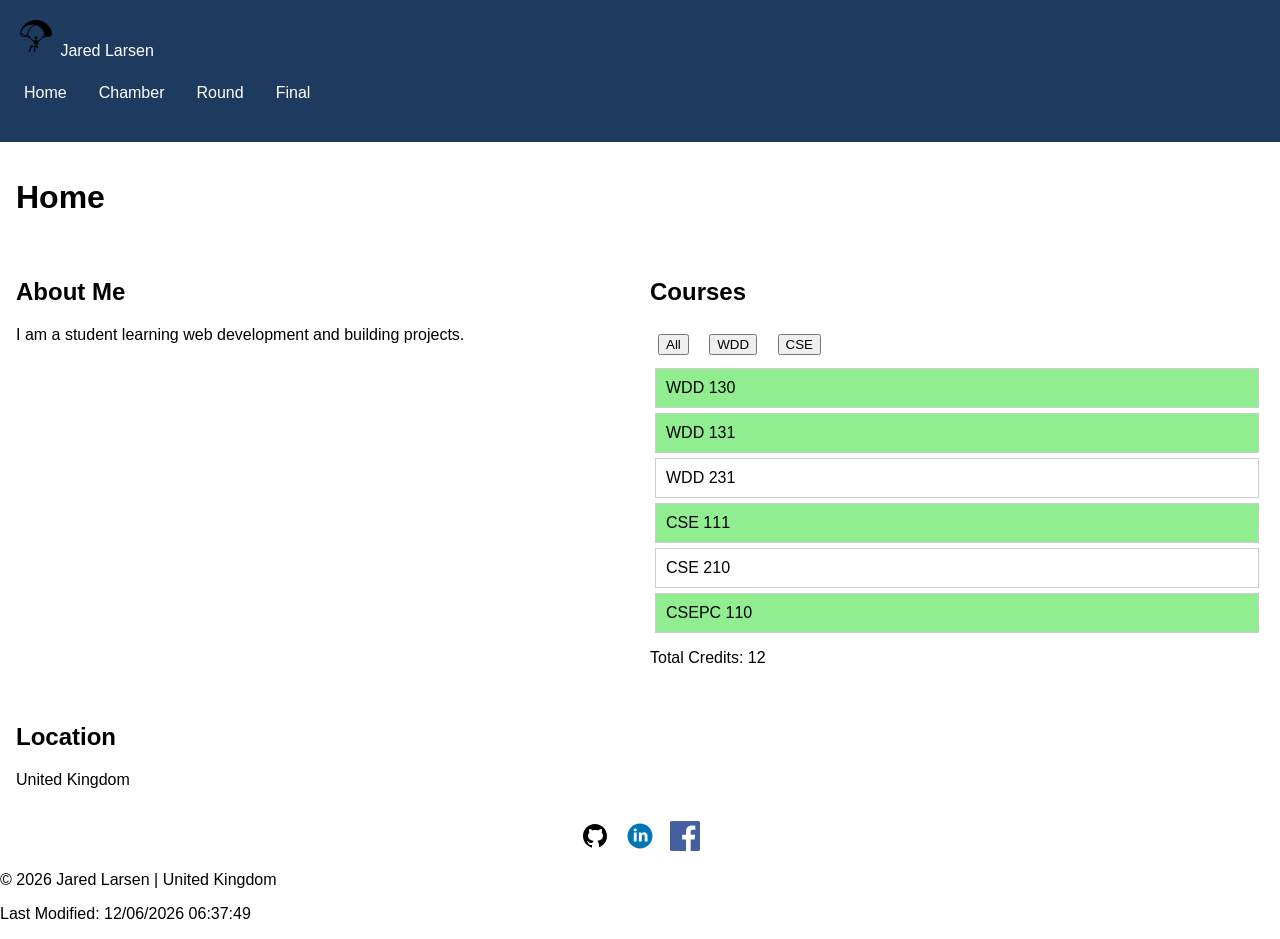
==== index.html @ 2f73a60f "asdf" ====
<!DOCTYPE html>
<html lang="en-US">
<head>
  <meta charset="UTF-8">
  <meta name="viewport" content="width=device-width, initial-scale=1.0">

  <title>WDD 231 Home - Jared Larsen</title>
  <meta name="description" content="WDD231 Home Page Represent what we will be doing in this class and how we will improve our skills">
  
  <meta name="author" content="Jared Larsen">

  <link rel="stylesheet" href="styles/small.css">
  <link rel="stylesheet" href="styles/larger.css">

  <script src="scripts/date.js" defer></script>
  <script src="scripts/navigation.js" defer></script>
  <script src="scripts/course.js" defer></script>
</head>

<body>

<header>
  <img src="images/parachute.png" alt="Logo" width="40">
  <span>Jared Larsen</span>

  <button id="menu">☰</button>

  <nav>
    <ul class="navigation">
      <li><a href="#">Home</a></li>
      <li><a href="#">Chamber</a></li>
      <li><a href="#">Round</a></li>
      <li><a href="#">Final</a></li>
    </ul>
  </nav>
</header>

<main>
  <h1>Home</h1>

  <section>
    <h2>About Me</h2>
    <p>I am a student learning web development and building projects.</p>
  </section>

  <section>
    <h2>Courses</h2>

    <div class="buttons">
      <button id="all">All</button>
      <button id="wdd">WDD</button>
      <button id="cse">CSE</button>
    </div>

    <div id="courses"></div>
    <p id="credits"></p>
  </section>

  <section>
    <h2>Location</h2>
    <p>United Kingdom</p>
  </section>
</main>

<footer>

  <div class="social">
    <a href="https://github.com/yourusername" target="_blank">
      <img src="images/github.svg" alt="GitHub icon">
    </a>

    <a href="https://linkedin.com" target="_blank">
      <img src="images/linkedin.svg" alt="LinkedIn icon">
    </a>

    <a href="https://facebook.com" target="_blank">
      <img src="images/facebook.svg" alt="Facebook icon">
    </a>
  </div>

  <p>
    &copy; <span id="currentyear"></span> Jared Larsen | United Kingdom
  </p>

  <p id="lastModified"></p>

</footer>

</body>
</html>
---- styles/small.css ----
body {
  font-family: sans-serif;
  margin: 0;
}

header {
  background: #1e3a5f;
  color: white;
  padding: 1rem;
}

#menu {
  font-size: 2rem;
  background: none;
  border: none;
  color: white;
}

.navigation {
  display: none;
  list-style: none;
  padding: 0;
}

.navigation.open {
  display: block;
}

.navigation a {
  display: block;
  padding: 0.5rem;
  color: white;
  text-decoration: none;
}

main {
  padding: 1rem;
}

.buttons button {
  margin: 0.5rem;
}

.course {
  border: 1px solid #ccc;
  padding: 10px;
  margin: 5px;
}

.completed {
  background: lightgreen;
}

.social {
  display: flex;
  justify-content: center;
  gap: 15px;
  margin-bottom: 10px;
}

.social img {
  width: 30px;
  height: 30px;
  transition: transform 0.3s;
}

.social img:hover {
  transform: scale(1.2);
}
---- styles/larger.css ----
@media (min-width: 768px) {

  #menu {
    display: none;
  }

  .navigation {
    display: flex;
    gap: 1rem;
  }

  main {
    display: grid;
    grid-template-columns: 1fr 1fr;
    gap: 20px;
  }

  main h1 {
    grid-column: 1 / -1;
  }
}
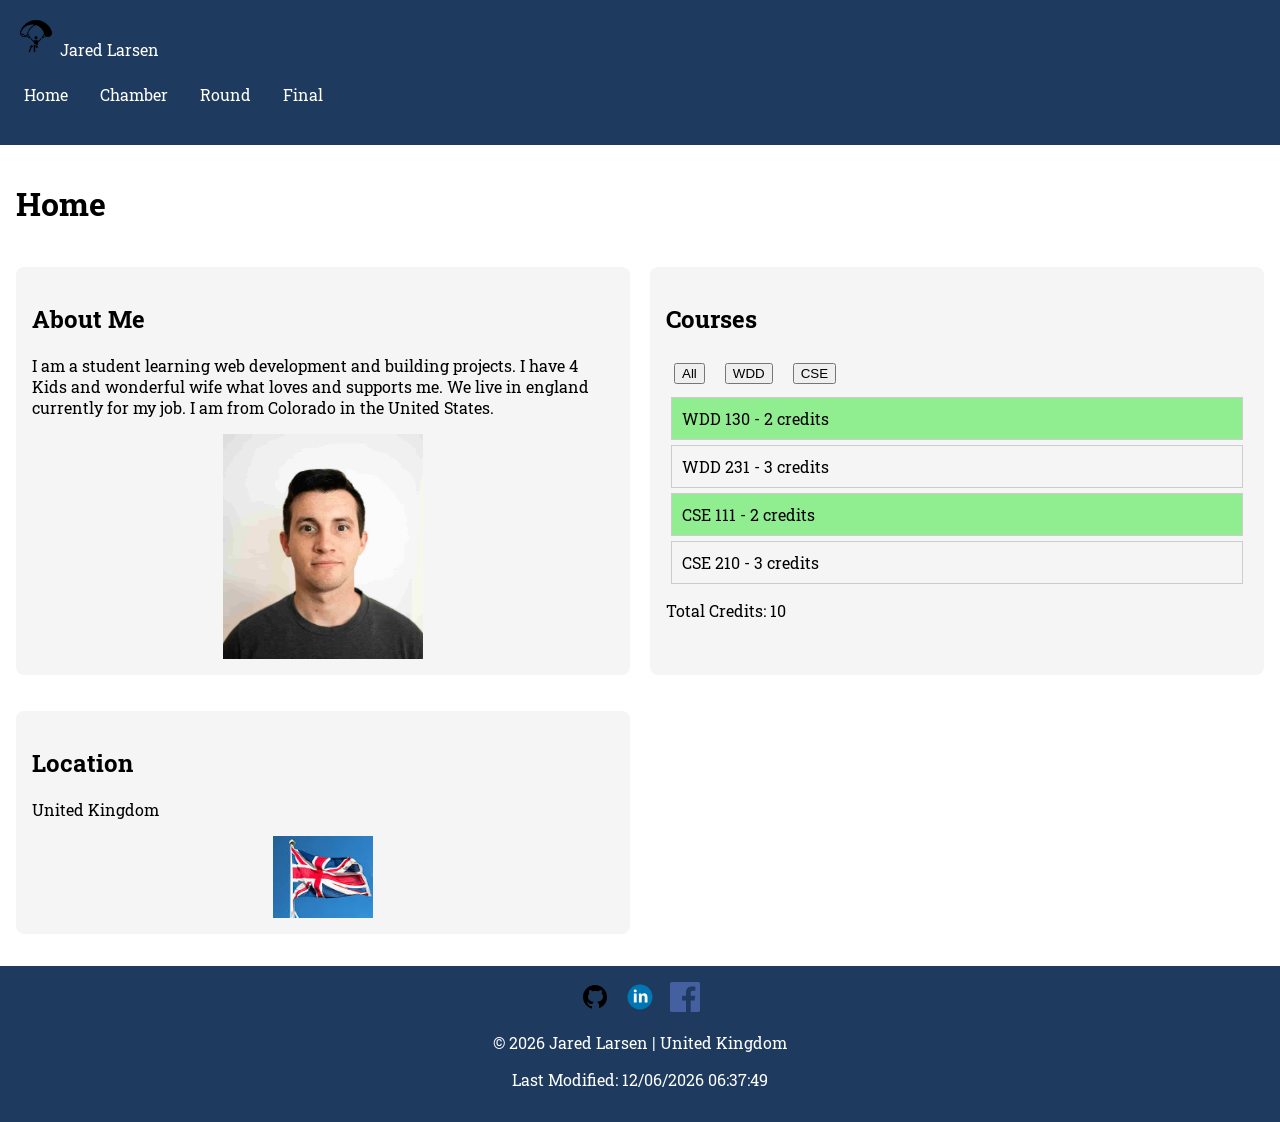
==== commit 92752e58: "changed a whole bunch" ====
--- a/index.html
+++ b/index.html
@@ -12,6 +12,10 @@
   <link rel="stylesheet" href="styles/small.css">
   <link rel="stylesheet" href="styles/larger.css">
 
+  <link rel="preconnect" href="https://fonts.googleapis.com">
+<link rel="preconnect" href="https://fonts.gstatic.com" crossorigin>
+<link href="https://fonts.googleapis.com/css2?family=Roboto+Slab:wght@100..900&display=swap" rel="stylesheet">
+
   <script src="scripts/date.js" defer></script>
   <script src="scripts/navigation.js" defer></script>
   <script src="scripts/course.js" defer></script>
@@ -20,10 +24,10 @@
 <body>
 
 <header>
-  <img src="images/parachute.png" alt="Logo" width="40">
+  <img src="images/parachute.png" alt="Personal Logo representing Jared Larsen" width="40">
   <span>Jared Larsen</span>
 
-  <button id="menu">☰</button>
+  <button id="menu" aria-label="Toggle navigation menu">☰</button>
 
   <nav>
     <ul class="navigation">
@@ -40,7 +44,8 @@
 
   <section>
     <h2>About Me</h2>
-    <p>I am a student learning web development and building projects.</p>
+    <p>I am a student learning web development and building projects. I have 4 Kids and wonderful wife what loves and supports me. We live in england currently for my job. I am from Colorado in the United States.</p>
+    <img src="images/profile.jpg" alt="Profile picture of Jared Larsen" width="200">
   </section>
 
   <section>
@@ -59,6 +64,7 @@
   <section>
     <h2>Location</h2>
     <p>United Kingdom</p>
+    <img src="images/download.jpg" alt="Map of the United Kingdom" width="100">
   </section>
 </main>
 
--- a/styles/small.css
+++ b/styles/small.css
@@ -66,4 +66,35 @@
 
 .social img:hover {
   transform: scale(1.2);
+}
+
+.roboto-slab-uniquifier {
+  font-family: "Roboto Slab", serif;
+  font-optical-sizing: auto;
+  font-style: normal;
+}
+
+section {
+  background: #f5f5f5;
+  padding: 1rem;
+  margin-bottom: 1rem;
+  border-radius: 8px;
+  display: block;
+}
+
+section  img {
+    display: block;
+    margin: 0 auto;
+  }
+
+
+body {
+  font-family: "Roboto Slab", serif;
+}
+
+footer {
+  background: #1e3a5f;
+  color: white;
+  text-align: center;
+  padding: 1rem;
 }
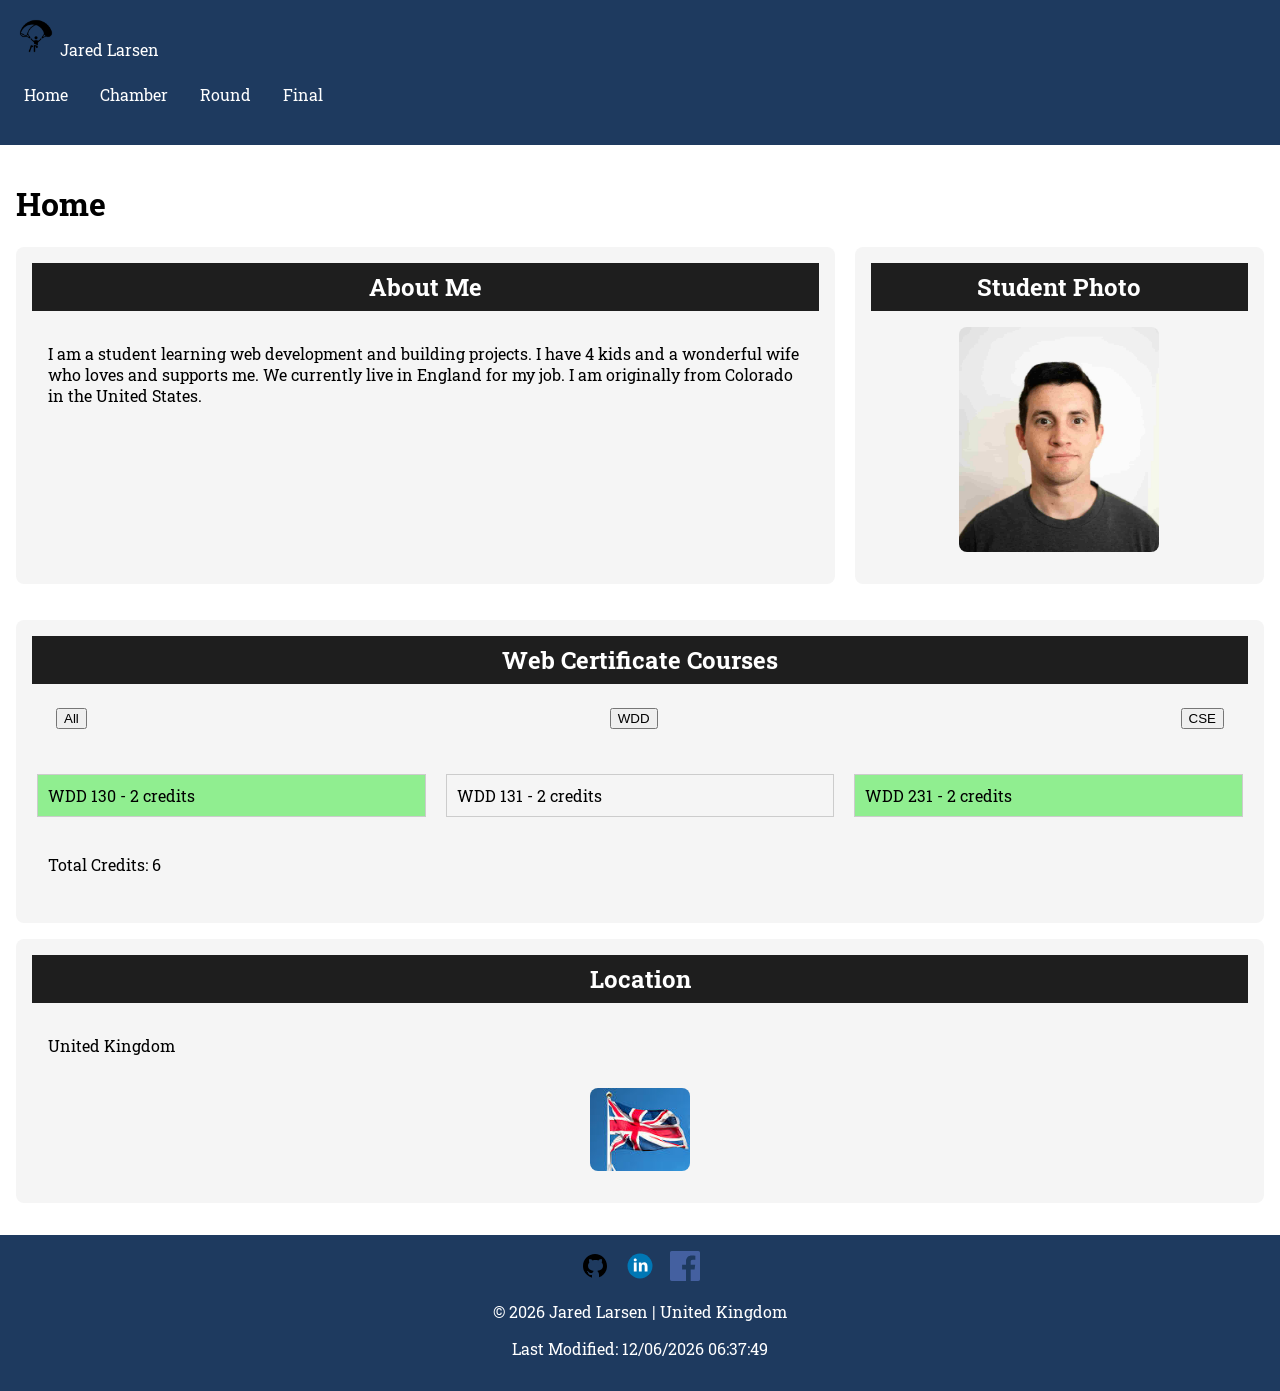
==== commit 147c4627: "changed placement of picture" ====
--- a/index.html
+++ b/index.html
@@ -42,14 +42,34 @@
 <main>
   <h1>Home</h1>
 
-  <section>
-    <h2>About Me</h2>
-    <p>I am a student learning web development and building projects. I have 4 Kids and wonderful wife what loves and supports me. We live in england currently for my job. I am from Colorado in the United States.</p>
-    <img src="images/profile.jpg" alt="Profile picture of Jared Larsen" width="200">
-  </section>
+  <div class="top-grid">
 
-  <section>
-    <h2>Courses</h2>
+    <section class="card">
+      <h2>About Me</h2>
+
+      <p>
+        I am a student learning web development and building projects.
+        I have 4 kids and a wonderful wife who loves and supports me.
+        We currently live in England for my job. I am originally from
+        Colorado in the United States.
+      </p>
+    </section>
+
+    <section class="card">
+      <h2>Student Photo</h2>
+
+      <img
+        src="images/profile.jpg"
+        alt="Profile picture of Jared Larsen"
+        width="200"
+        loading="lazy"
+      >
+    </section>
+
+  </div>
+
+  <section class="card">
+    <h2>Web Certificate Courses</h2>
 
     <div class="buttons">
       <button id="all">All</button>
@@ -58,13 +78,21 @@
     </div>
 
     <div id="courses"></div>
+
     <p id="credits"></p>
   </section>
 
-  <section>
+  <section class="card">
     <h2>Location</h2>
+
     <p>United Kingdom</p>
-    <img src="images/download.jpg" alt="Map of the United Kingdom" width="100">
+
+    <img
+      src="images/download.jpg"
+      alt="Map of the United Kingdom"
+      width="100"
+      loading="lazy"
+    >
   </section>
 </main>
 
--- a/styles/small.css
+++ b/styles/small.css
@@ -1,9 +1,10 @@
 body {
-  font-family: sans-serif;
+  font-family: "Roboto Slab", serif;
   margin: 0;
 }
 
-header {
+header,
+footer {
   background: #1e3a5f;
   color: white;
   padding: 1rem;
@@ -68,33 +69,50 @@
   transform: scale(1.2);
 }
 
-.roboto-slab-uniquifier {
-  font-family: "Roboto Slab", serif;
-  font-optical-sizing: auto;
-  font-style: normal;
-}
-
 section {
   background: #f5f5f5;
   padding: 1rem;
   margin-bottom: 1rem;
   border-radius: 8px;
-  display: block;
 }
 
-section  img {
-    display: block;
-    margin: 0 auto;
-  }
+section img {
+  display: block;
+  margin: 0 auto;
+}
 
+.card {
+  background: #f5f5f5;
+  border-radius: 8px;
+  margin-bottom: 1rem;
+  overflow: hidden;
+}
 
-body {
-  font-family: "Roboto Slab", serif;
+.card h2 {
+  background: #1e1e1e;
+  color: white;
+  padding: 0.5rem;
+  margin: 0;
+  text-align: center;
+}
+
+.card p {
+  padding: 1rem;
+}
+
+.card img {
+  display: block;
+  margin: 1rem auto;
+  border-radius: 8px;
+}
+
+.buttons {
+  display: flex;
+  justify-content: space-between;
+  gap: 10px;
+  padding: 1rem;
 }
 
 footer {
-  background: #1e3a5f;
-  color: white;
   text-align: center;
-  padding: 1rem;
 }
--- a/styles/larger.css
+++ b/styles/larger.css
@@ -9,13 +9,27 @@
     gap: 1rem;
   }
 
-  main {
+  .top-grid {
     display: grid;
-    grid-template-columns: 1fr 1fr;
+    grid-template-columns: 2fr 1fr;
     gap: 20px;
+    margin-bottom: 20px;
   }
 
-  main h1 {
-    grid-column: 1 / -1;
+  .buttons {
+    display: flex;
+    justify-content: space-between;
+    gap: 10px;
+  }
+
+  #courses {
+    display: grid;
+    grid-template-columns: repeat(3, 1fr);
+    gap: 10px;
+    margin-top: 1rem;
+  }
+
+  footer {
+    text-align: center;
   }
 }
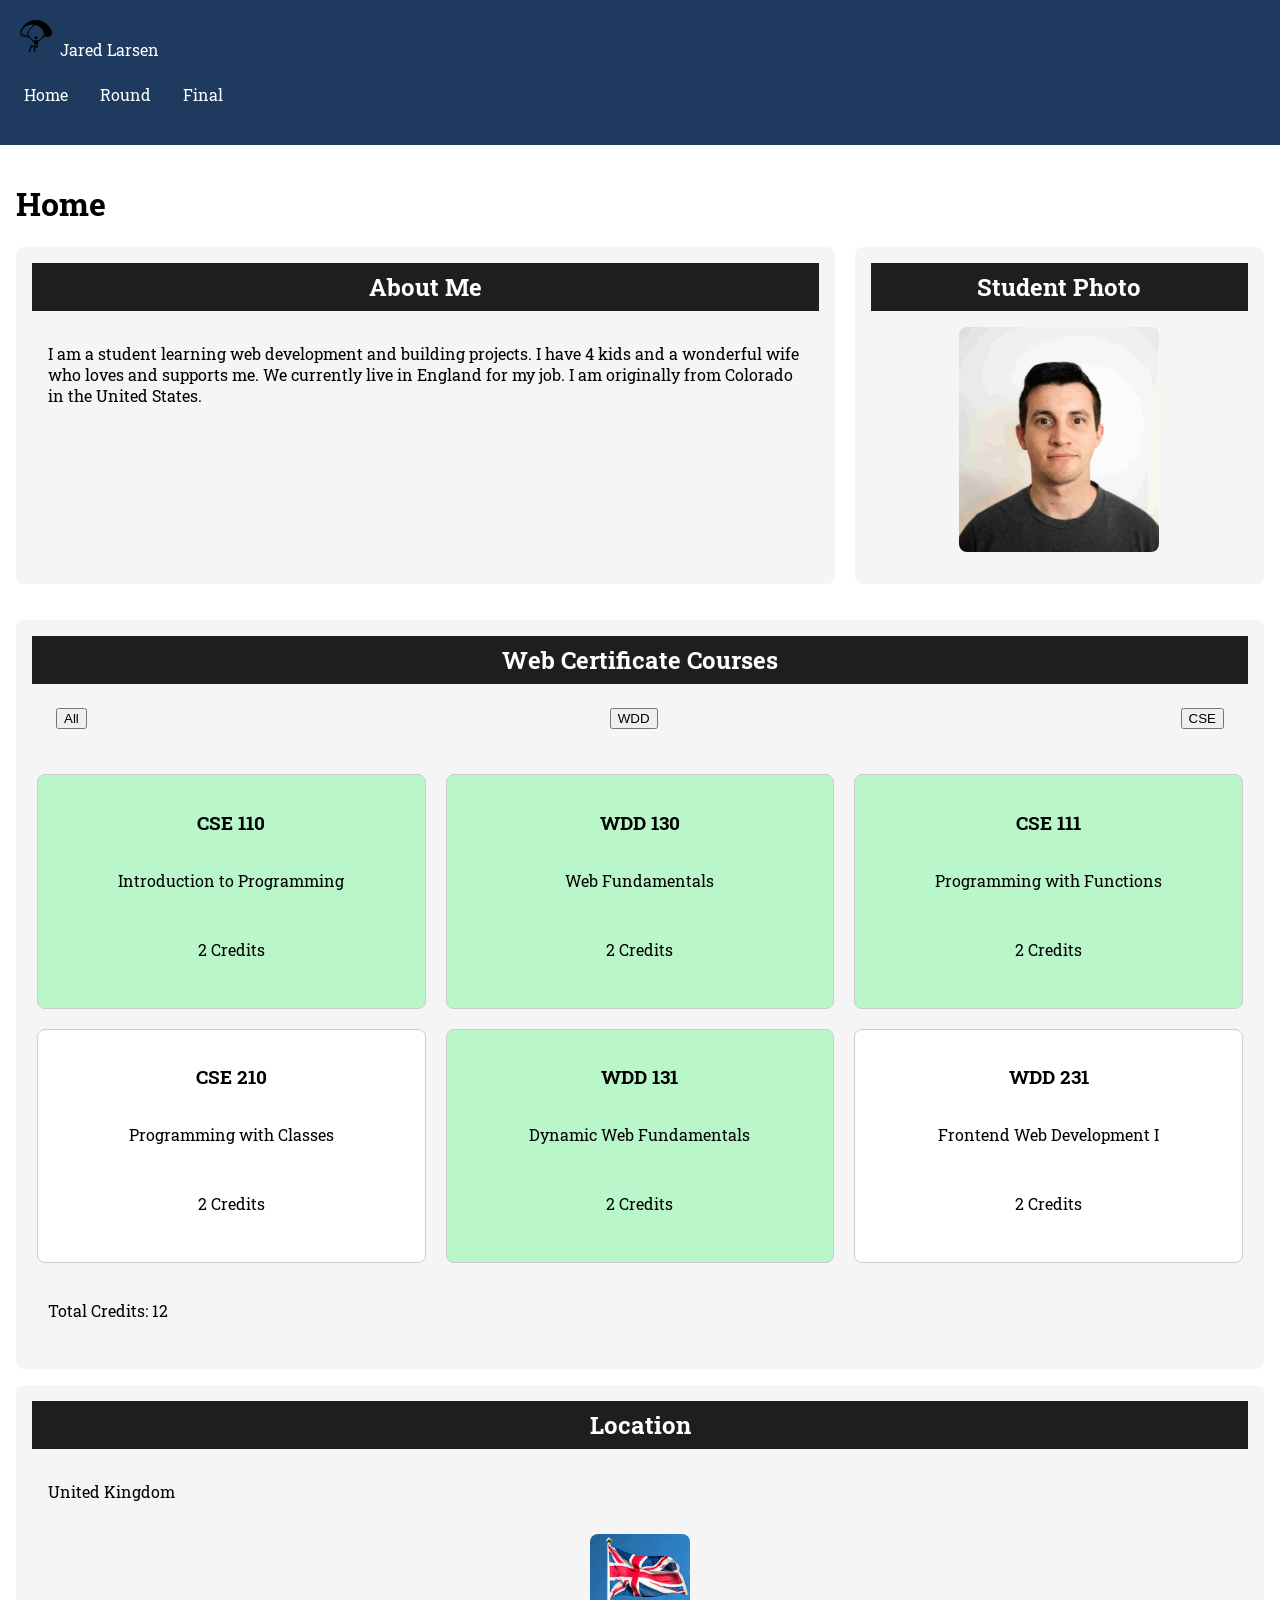
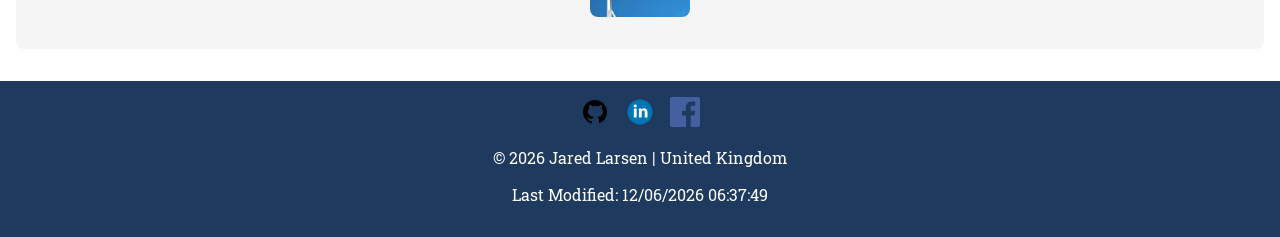
==== commit 34f52474: "asdf" ====
--- a/index.html
+++ b/index.html
@@ -32,7 +32,6 @@
   <nav>
     <ul class="navigation">
       <li><a href="#">Home</a></li>
-      <li><a href="#">Chamber</a></li>
       <li><a href="#">Round</a></li>
       <li><a href="#">Final</a></li>
     </ul>
--- a/styles/small.css
+++ b/styles/small.css
@@ -115,4 +115,16 @@
 
 footer {
   text-align: center;
+}
+
+.course {
+  border: 1px solid #ccc;
+  padding: 1rem;
+  border-radius: 8px;
+  background: white;
+  text-align: center;
+}
+
+.completed {
+  background: #b9f6ca;
 }
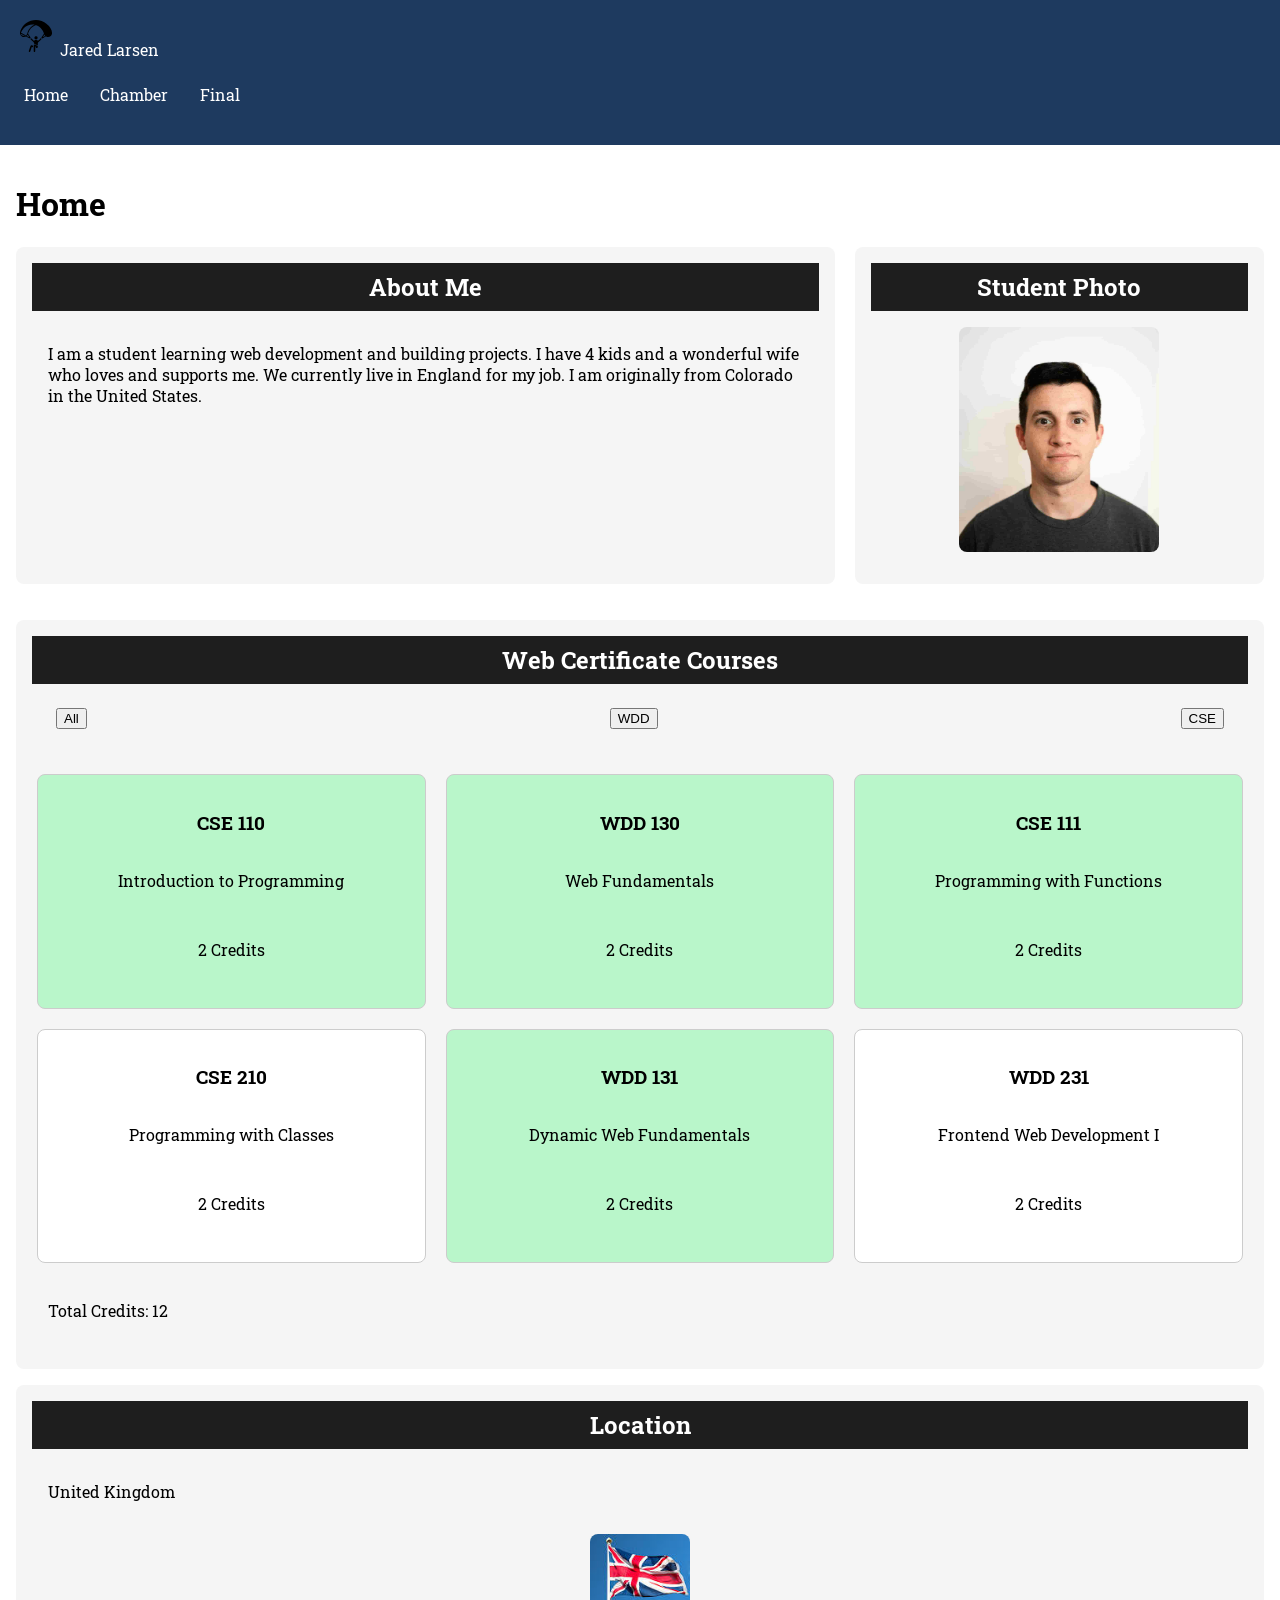
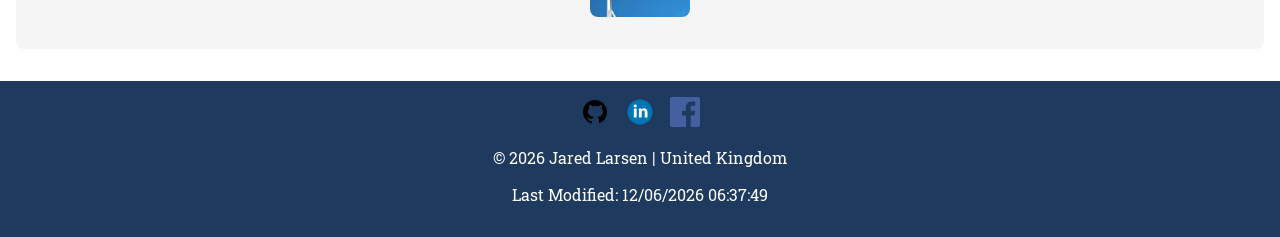
==== commit e02b1d76: "here is my work" ====
--- a/index.html
+++ b/index.html
@@ -24,16 +24,16 @@
 <body>
 
 <header>
-  <img src="images/parachute.png" alt="Personal Logo representing Jared Larsen" width="40">
+  <img src="images/parachute.svg" alt="Personal Logo representing Jared Larsen" width="40">
   <span>Jared Larsen</span>
 
   <button id="menu" aria-label="Toggle navigation menu">☰</button>
 
   <nav>
     <ul class="navigation">
-      <li><a href="#">Home</a></li>
-      <li><a href="#">Round</a></li>
-      <li><a href="#">Final</a></li>
+      <li><a href="index.html">Home</a></li>
+      <li><a href="chamber/index.html">Chamber</a></li>
+      <li><a href="final/index.html">Final</a></li>
     </ul>
   </nav>
 </header>
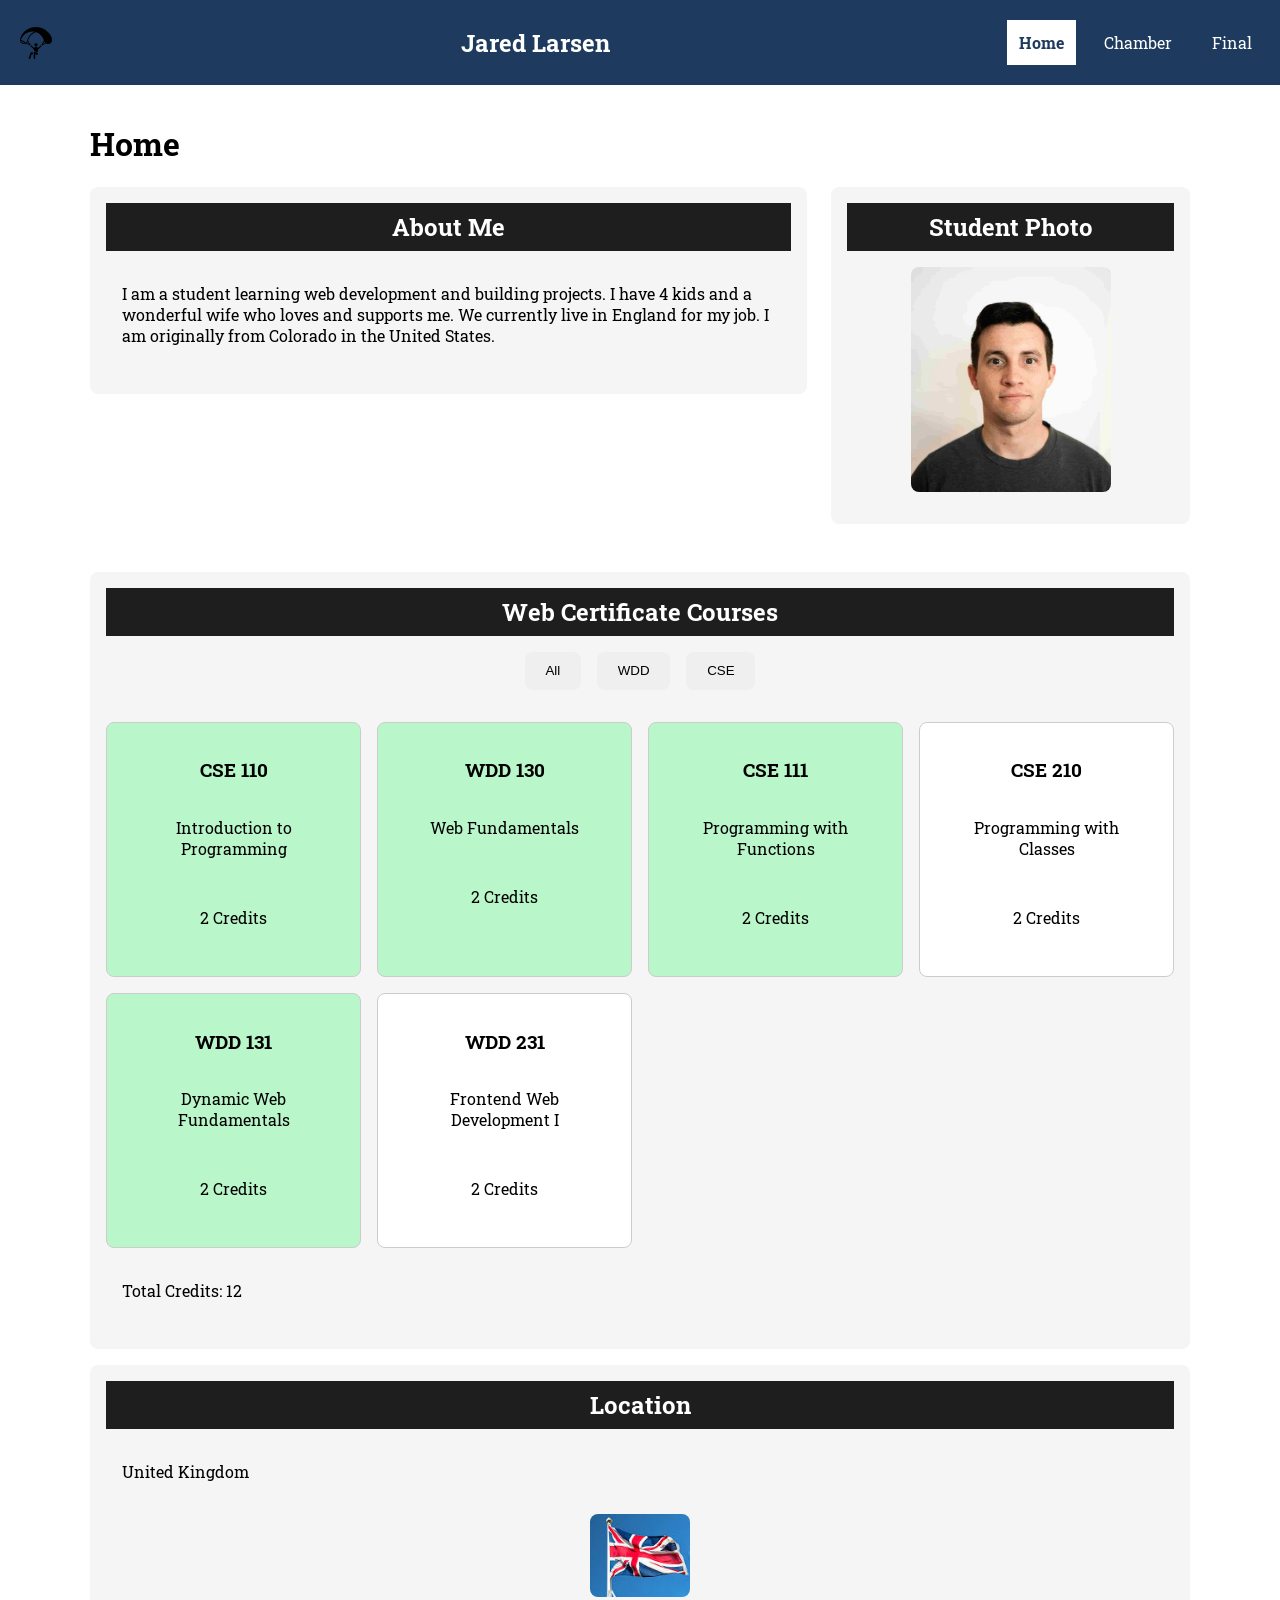
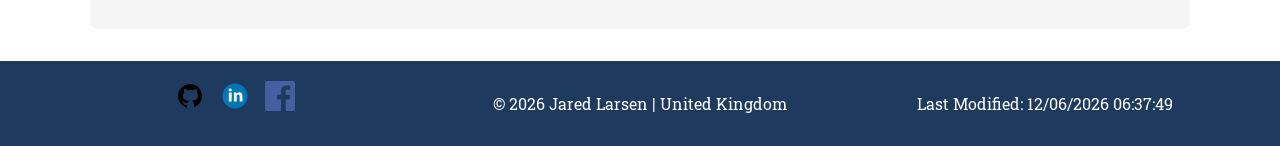
==== commit 5957c30e: "asdf" ====
--- a/index.html
+++ b/index.html
@@ -31,7 +31,7 @@
 
   <nav>
     <ul class="navigation">
-      <li><a href="index.html">Home</a></li>
+      <li><a href="index.html" class="active">Home</a></li>
       <li><a href="chamber/index.html">Chamber</a></li>
       <li><a href="final/index.html">Final</a></li>
     </ul>
--- a/styles/small.css
+++ b/styles/small.css
@@ -1,130 +1,166 @@
 body {
-  font-family: "Roboto Slab", serif;
-  margin: 0;
+    font-family: "Roboto Slab", serif;
+    margin: 0;
 }
 
 header,
 footer {
-  background: #1e3a5f;
-  color: white;
-  padding: 1rem;
+    background: #1e3a5f;
+    color: white;
+    padding: 1rem;
 }
 
 #menu {
-  font-size: 2rem;
-  background: none;
-  border: none;
-  color: white;
+    font-size: 2rem;
+    background: none;
+    border: none;
+    color: white;
+    cursor: pointer;
 }
 
 .navigation {
-  display: none;
-  list-style: none;
-  padding: 0;
+    display: none;
+    list-style: none;
+    padding: 0;
+    margin: 0;
 }
 
 .navigation.open {
-  display: block;
+    display: block;
+}
+
+.navigation li {
+    margin: .25rem 0;
 }
 
 .navigation a {
-  display: block;
-  padding: 0.5rem;
-  color: white;
-  text-decoration: none;
+    display: block;
+    padding: .75rem;
+    color: white;
+    text-decoration: none;
+    transition: background .3s ease;
+}
+
+.navigation a:hover {
+    background: #365b87;
+}
+
+.navigation a.active {
+    background: white;
+    color: #1e3a5f;
+    font-weight: bold;
 }
 
 main {
-  padding: 1rem;
+    max-width: 1100px;
+    margin: auto;
+    padding: 1rem;
+}
+
+section {
+    background: #f5f5f5;
+    padding: 1rem;
+    margin-bottom: 1rem;
+    border-radius: 8px;
+}
+
+section img {
+    display: block;
+    margin: 0 auto;
+}
+
+.card {
+    background: #f5f5f5;
+    border-radius: 8px;
+    margin-bottom: 1rem;
+    overflow: hidden;
+}
+
+.card h2 {
+    background: #1e1e1e;
+    color: white;
+    padding: .5rem;
+    margin: 0;
+    text-align: center;
+}
+
+.card p {
+    padding: 1rem;
+}
+
+.card img {
+    display: block;
+    margin: 1rem auto;
+    border-radius: 8px;
+}
+
+.buttons {
+    display: flex;
+    justify-content: center;
+    flex-wrap: wrap;
+    gap: 10px;
+    padding: 1rem;
 }
 
 .buttons button {
-  margin: 0.5rem;
+    padding: .7rem 1.3rem;
+    border: none;
+    border-radius: 8px;
+    cursor: pointer;
+    transition: background .3s ease, color .3s ease;
+}
+
+.buttons button:hover {
+    background: #1e3a5f;
+    color: white;
 }
 
 .course {
-  border: 1px solid #ccc;
-  padding: 10px;
-  margin: 5px;
+    border: 1px solid #ccc;
+    padding: 1rem;
+    margin: .5rem 0;
+    border-radius: 8px;
+    background: white;
+    text-align: center;
 }
 
 .completed {
-  background: lightgreen;
+    background: #b9f6ca;
 }
 
 .social {
-  display: flex;
-  justify-content: center;
-  gap: 15px;
-  margin-bottom: 10px;
+    display: flex;
+    justify-content: center;
+    gap: 15px;
+    margin-bottom: 10px;
 }
 
 .social img {
-  width: 30px;
-  height: 30px;
-  transition: transform 0.3s;
+    width: 30px;
+    height: 30px;
+    transition: transform .3s ease;
 }
 
 .social img:hover {
-  transform: scale(1.2);
-}
-
-section {
-  background: #f5f5f5;
-  padding: 1rem;
-  margin-bottom: 1rem;
-  border-radius: 8px;
-}
-
-section img {
-  display: block;
-  margin: 0 auto;
-}
-
-.card {
-  background: #f5f5f5;
-  border-radius: 8px;
-  margin-bottom: 1rem;
-  overflow: hidden;
-}
-
-.card h2 {
-  background: #1e1e1e;
-  color: white;
-  padding: 0.5rem;
-  margin: 0;
-  text-align: center;
-}
-
-.card p {
-  padding: 1rem;
-}
-
-.card img {
-  display: block;
-  margin: 1rem auto;
-  border-radius: 8px;
-}
-
-.buttons {
-  display: flex;
-  justify-content: space-between;
-  gap: 10px;
-  padding: 1rem;
+    transform: scale(1.2);
 }
 
 footer {
-  text-align: center;
+    text-align: center;
 }
 
-.course {
-  border: 1px solid #ccc;
-  padding: 1rem;
-  border-radius: 8px;
-  background: white;
-  text-align: center;
+header {
+    display: flex;
+    justify-content: space-between;
+    align-items: center;
+    flex-wrap: wrap;
 }
 
-.completed {
-  background: #b9f6ca;
+header span {
+    font-size: 1.5rem;
+    font-weight: bold;
+}
+
+header img {
+    margin-right: .5rem;
 }
--- a/styles/larger.css
+++ b/styles/larger.css
@@ -1,35 +1,56 @@
 @media (min-width: 768px) {
 
-  #menu {
-    display: none;
-  }
+    #menu {
+        display: none;
+    }
 
-  .navigation {
-    display: flex;
-    gap: 1rem;
-  }
+    .navigation {
+        display: flex;
+        justify-content: flex-end;
+        align-items: center;
+        gap: 1rem;
+    }
 
-  .top-grid {
-    display: grid;
-    grid-template-columns: 2fr 1fr;
-    gap: 20px;
-    margin-bottom: 20px;
-  }
+    .navigation li {
+        list-style: none;
+    }
 
-  .buttons {
-    display: flex;
-    justify-content: space-between;
-    gap: 10px;
-  }
+    .top-grid {
+        display: grid;
+        grid-template-columns: 2fr 1fr;
+        gap: 1.5rem;
+        margin-bottom: 2rem;
+        align-items: start;
+    }
 
-  #courses {
-    display: grid;
-    grid-template-columns: repeat(3, 1fr);
-    gap: 10px;
-    margin-top: 1rem;
-  }
+    .buttons {
+        display: flex;
+        justify-content: center;
+        flex-wrap: wrap;
+        gap: 1rem;
+        margin-bottom: 1rem;
+    }
 
-  footer {
-    text-align: center;
-  }
+    #courses {
+        display: grid;
+        grid-template-columns: repeat(auto-fit, minmax(220px, 1fr));
+        gap: 1rem;
+        margin-top: 1rem;
+    }
+
+    .course {
+        margin: 0;
+    }
+
+    footer {
+        display: flex;
+        justify-content: space-between;
+        align-items: center;
+        text-align: center;
+        padding: 1rem 2rem;
+    }
+
+    footer > * {
+        flex: 1;
+    }
 }
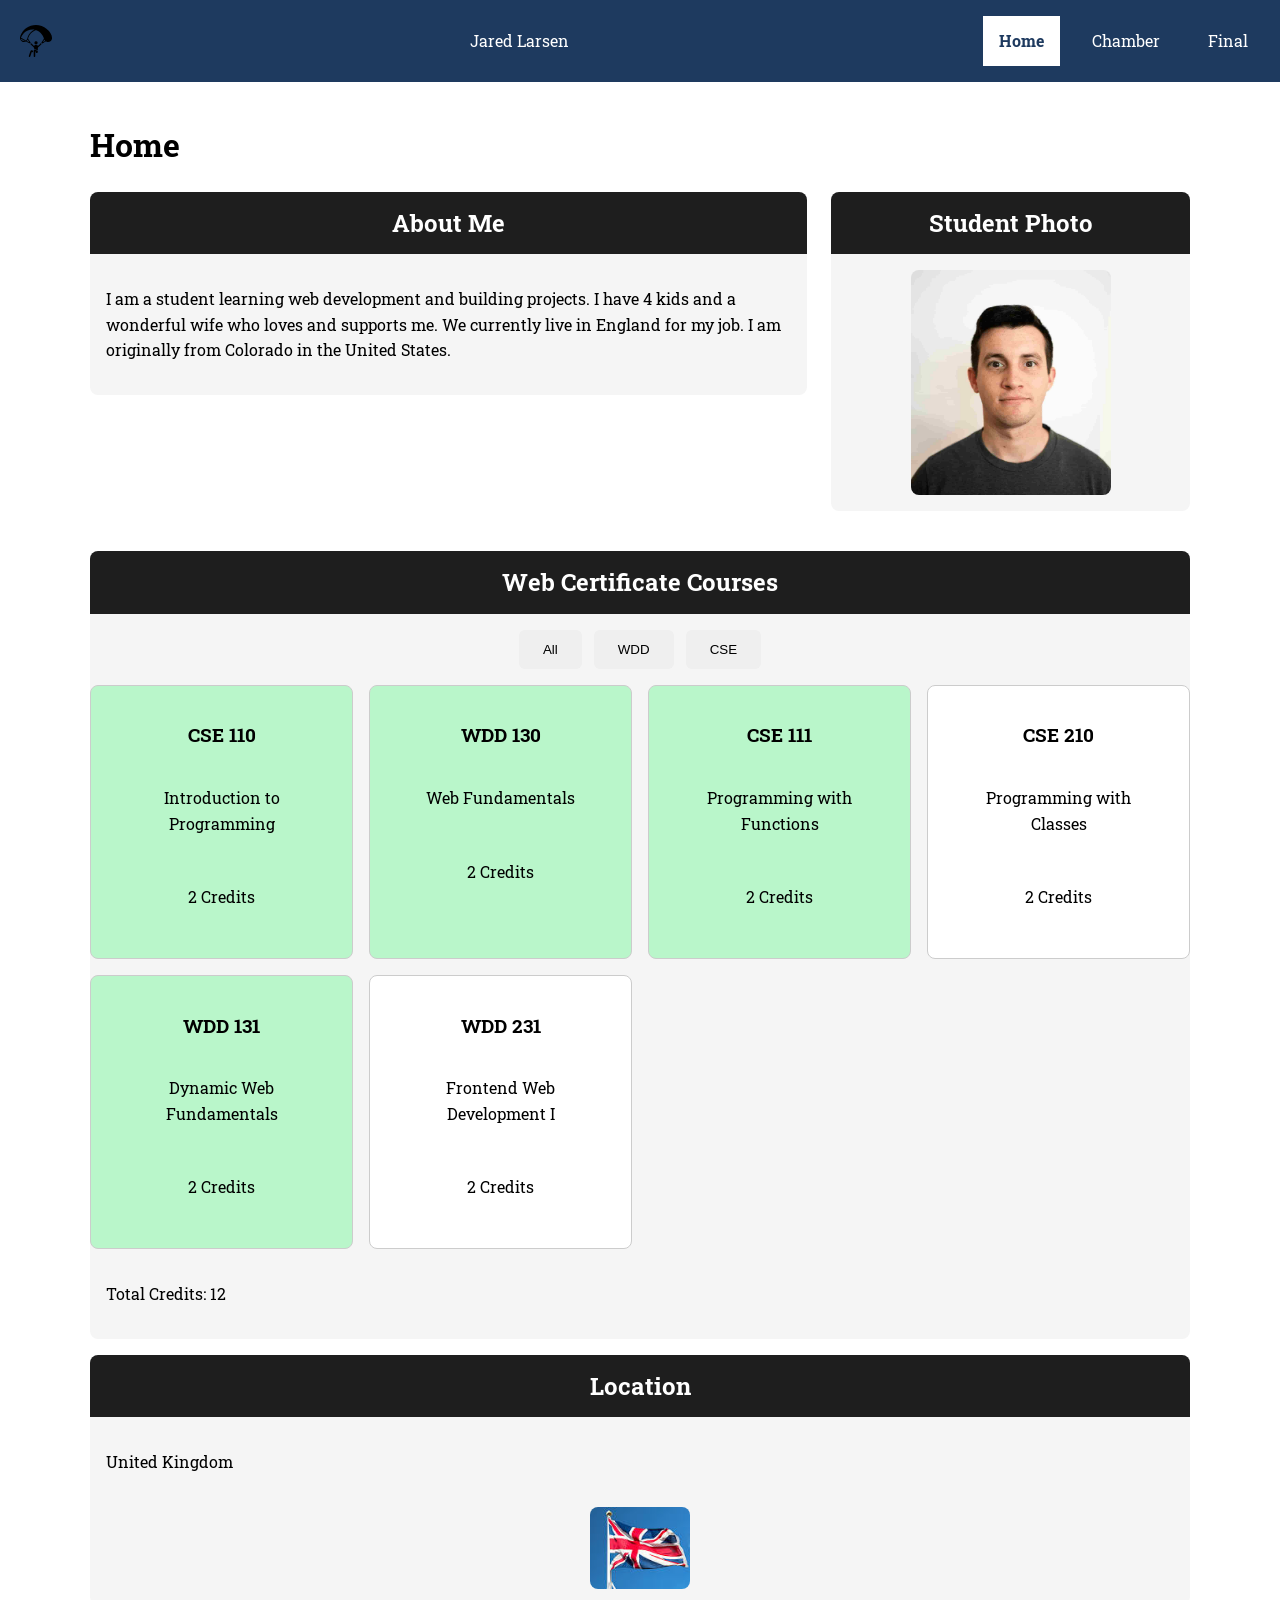
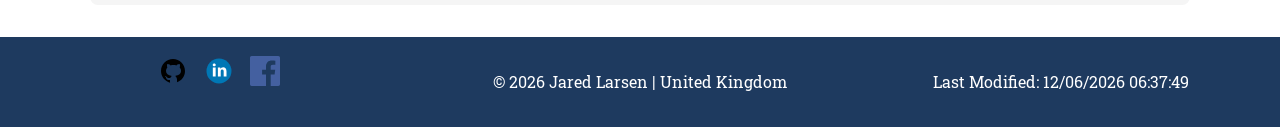
==== commit a2159c62: "asdf" ====
--- a/index.html
+++ b/index.html
@@ -19,6 +19,9 @@
   <script src="scripts/date.js" defer></script>
   <script src="scripts/navigation.js" defer></script>
   <script src="scripts/course.js" defer></script>
+  
+<link rel="icon" type="image/x-icon" href="images/favicon.ico">
+
 </head>
 
 <body>
--- a/styles/small.css
+++ b/styles/small.css
@@ -1,13 +1,32 @@
 body {
+    margin: 0;
     font-family: "Roboto Slab", serif;
-    margin: 0;
+    line-height: 1.6;
 }
 
 header,
 footer {
-    background: #1e3a5f;
+    background-color: #1e3a5f;
     color: white;
     padding: 1rem;
+}
+
+header {
+    display: flex;
+    justify-content: space-between;
+    align-items: center;
+    flex-wrap: wrap;
+}
+
+.logo {
+    display: flex;
+    align-items: center;
+    gap: .75rem;
+}
+
+.logo span {
+    font-size: 1.5rem;
+    font-weight: bold;
 }
 
 #menu {
@@ -21,8 +40,8 @@
 .navigation {
     display: none;
     list-style: none;
+    margin: 0;
     padding: 0;
-    margin: 0;
 }
 
 .navigation.open {
@@ -35,53 +54,41 @@
 
 .navigation a {
     display: block;
-    padding: .75rem;
+    padding: .75rem 1rem;
     color: white;
     text-decoration: none;
-    transition: background .3s ease;
+    transition: background-color .3s;
 }
 
 .navigation a:hover {
-    background: #365b87;
+    background-color: #365b87;
 }
 
 .navigation a.active {
-    background: white;
+    background-color: white;
     color: #1e3a5f;
     font-weight: bold;
 }
 
 main {
     max-width: 1100px;
-    margin: auto;
+    margin: 0 auto;
     padding: 1rem;
-}
-
-section {
-    background: #f5f5f5;
-    padding: 1rem;
-    margin-bottom: 1rem;
-    border-radius: 8px;
-}
-
-section img {
-    display: block;
-    margin: 0 auto;
 }
 
 .card {
     background: #f5f5f5;
     border-radius: 8px;
+    overflow: hidden;
     margin-bottom: 1rem;
-    overflow: hidden;
 }
 
 .card h2 {
+    margin: 0;
+    padding: .75rem;
+    text-align: center;
     background: #1e1e1e;
     color: white;
-    padding: .5rem;
-    margin: 0;
-    text-align: center;
 }
 
 .card p {
@@ -92,35 +99,41 @@
     display: block;
     margin: 1rem auto;
     border-radius: 8px;
+    max-width: 100%;
+    height: auto;
 }
 
 .buttons {
     display: flex;
     justify-content: center;
     flex-wrap: wrap;
-    gap: 10px;
+    gap: .75rem;
     padding: 1rem;
 }
 
 .buttons button {
-    padding: .7rem 1.3rem;
+    padding: .75rem 1.5rem;
     border: none;
-    border-radius: 8px;
+    border-radius: 6px;
     cursor: pointer;
-    transition: background .3s ease, color .3s ease;
+    transition: background-color .3s, color .3s;
 }
 
 .buttons button:hover {
-    background: #1e3a5f;
+    background-color: #1e3a5f;
     color: white;
+}
+
+#courses {
+    display: grid;
+    gap: 1rem;
 }
 
 .course {
     border: 1px solid #ccc;
-    padding: 1rem;
-    margin: .5rem 0;
     border-radius: 8px;
     background: white;
+    padding: 1rem;
     text-align: center;
 }
 
@@ -131,36 +144,20 @@
 .social {
     display: flex;
     justify-content: center;
-    gap: 15px;
-    margin-bottom: 10px;
+    gap: 1rem;
+    margin-bottom: 1rem;
 }
 
 .social img {
     width: 30px;
     height: 30px;
-    transition: transform .3s ease;
+    transition: transform .3s;
 }
 
 .social img:hover {
-    transform: scale(1.2);
+    transform: scale(1.15);
 }
 
 footer {
     text-align: center;
-}
-
-header {
-    display: flex;
-    justify-content: space-between;
-    align-items: center;
-    flex-wrap: wrap;
-}
-
-header span {
-    font-size: 1.5rem;
-    font-weight: bold;
-}
-
-header img {
-    margin-right: .5rem;
 }
--- a/styles/larger.css
+++ b/styles/larger.css
@@ -1,4 +1,4 @@
-@media (min-width: 768px) {
+@media screen and (min-width: 768px) {
 
     #menu {
         display: none;
@@ -6,40 +6,27 @@
 
     .navigation {
         display: flex;
-        justify-content: flex-end;
-        align-items: center;
         gap: 1rem;
     }
 
     .navigation li {
-        list-style: none;
+        margin: 0;
     }
 
     .top-grid {
         display: grid;
         grid-template-columns: 2fr 1fr;
         gap: 1.5rem;
-        margin-bottom: 2rem;
         align-items: start;
+        margin-bottom: 1.5rem;
     }
 
     .buttons {
-        display: flex;
         justify-content: center;
-        flex-wrap: wrap;
-        gap: 1rem;
-        margin-bottom: 1rem;
     }
 
     #courses {
-        display: grid;
         grid-template-columns: repeat(auto-fit, minmax(220px, 1fr));
-        gap: 1rem;
-        margin-top: 1rem;
-    }
-
-    .course {
-        margin: 0;
     }
 
     footer {
@@ -47,7 +34,7 @@
         justify-content: space-between;
         align-items: center;
         text-align: center;
-        padding: 1rem 2rem;
+        gap: 1rem;
     }
 
     footer > * {
